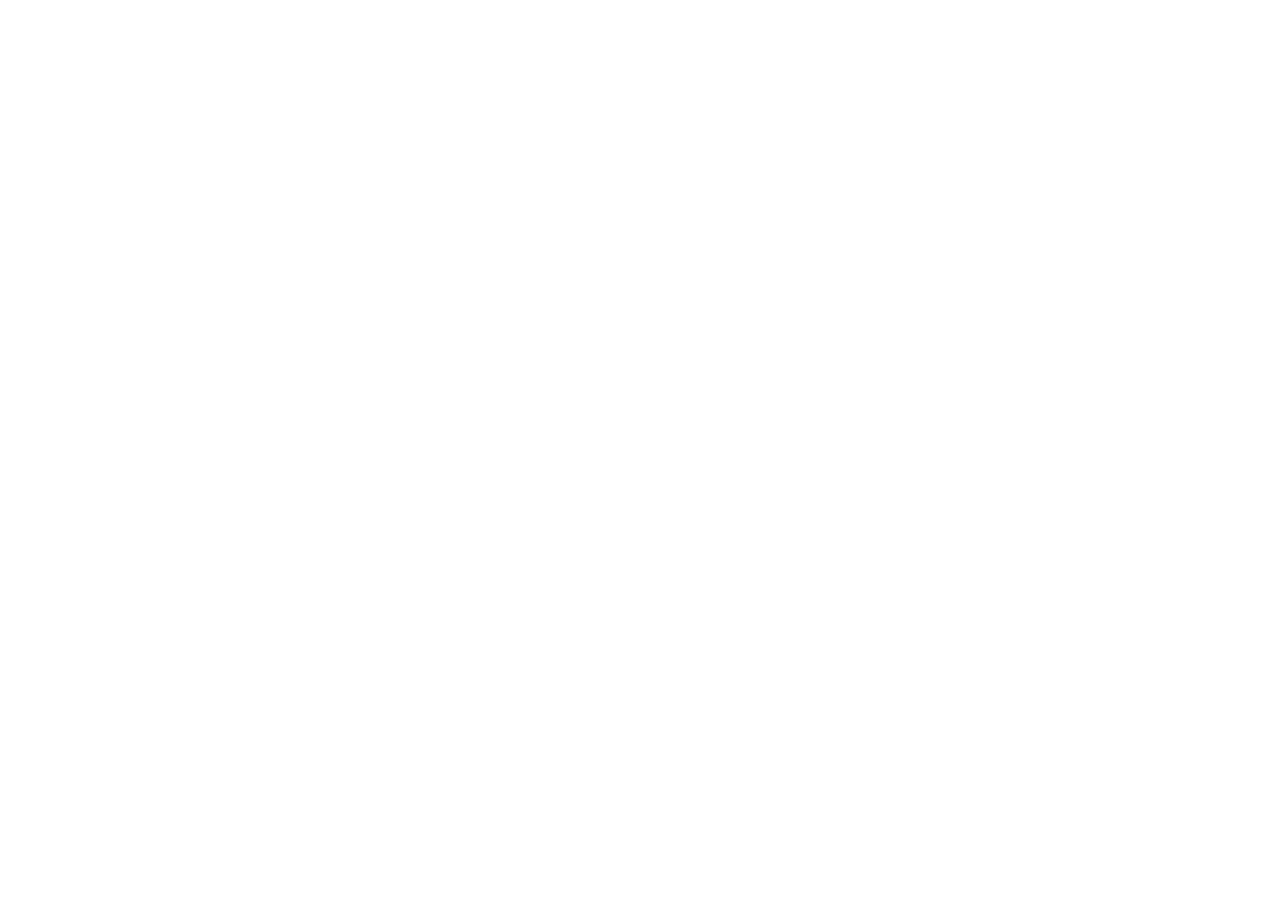
==== ex-4(1)/index.html @ fa4d042b "up" ====
<!DOCTYPE html>
<html lang="en">
<head>
    <meta charset="UTF-8">
    <meta name="viewport" content="width=device-width, initial-scale=1.0">
    <title>dashbaord</title>
    <link rel="stylesheet" href="style.css">
    <link rel="stylesheet" href="https://cdnjs.cloudflare.com/ajax/libs/font-awesome/6.6.0/css/all.min.css" integrity="sha512-Kc323vGBEqzTmouAECnVceyQqyqdsSiqLQISBL29aUW4U/M7pSPA/gEUZQqv1cwx4OnYxTxve5UMg5GT6L4JJg==" crossorigin="anonymous" referrerpolicy="no-referrer" />

</head>
<body>
    <div class="container">
        <div id="header"></div>
        <div class="body">
            <div class="left-sidebar"></div>
            <div class="content"></div>
            <div class="right-sidebar"></div>

        </div>
    </div>    
</body>
</html>
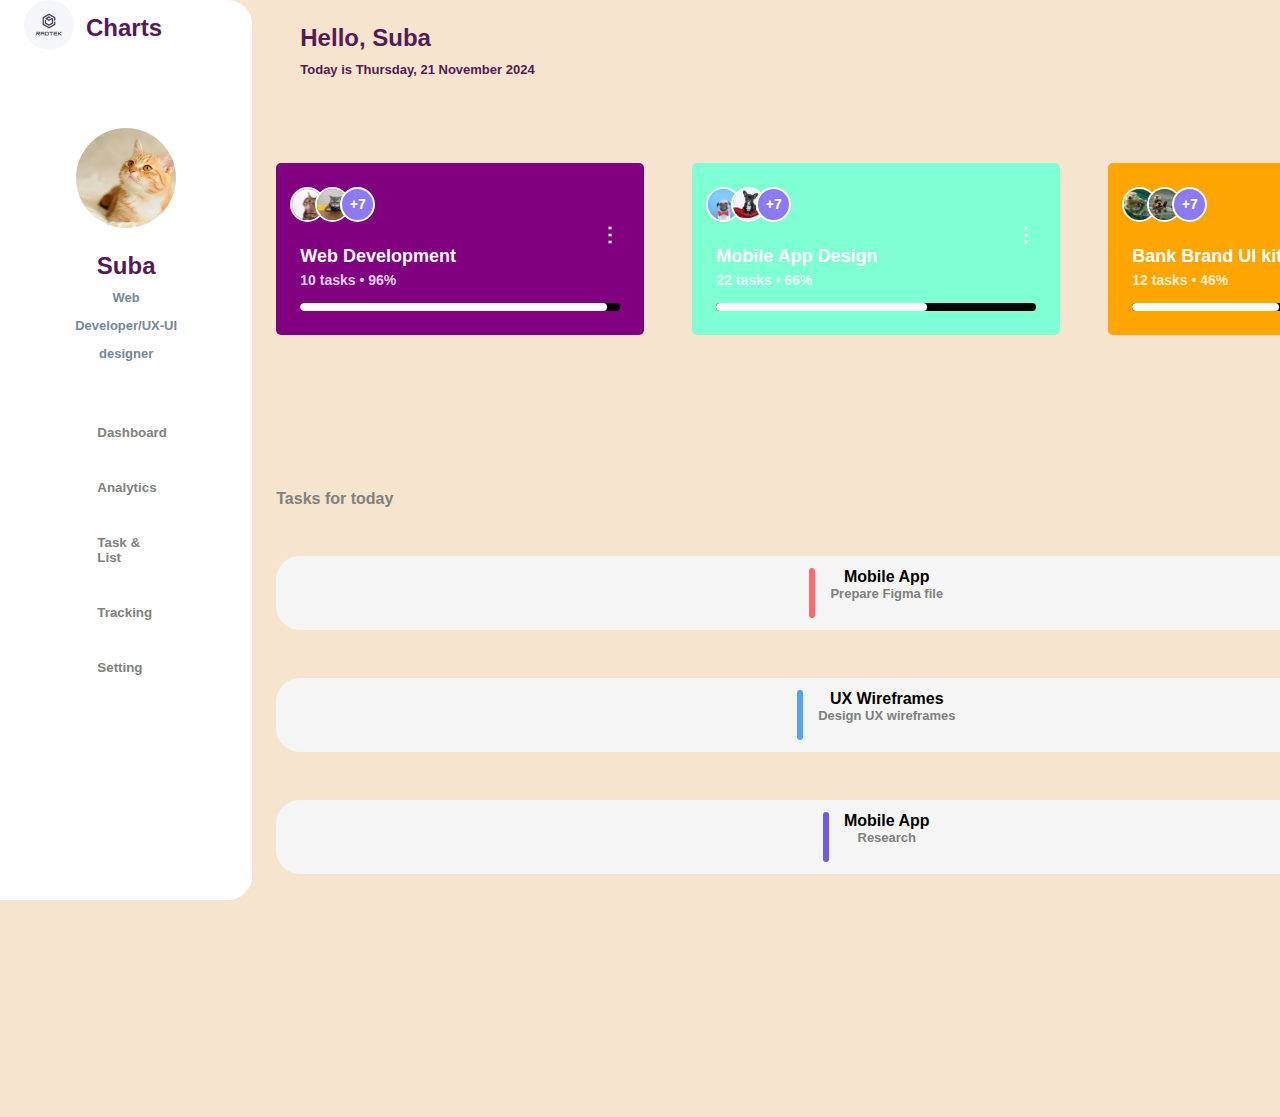
==== commit a8e48ea6: "up" ====
--- a/ex-4(1)/index.html
+++ b/ex-4(1)/index.html
@@ -9,14 +9,179 @@
 
 </head>
 <body>
-    <div class="container">
-        <div id="header"></div>
-        <div class="body">
-            <div class="left-sidebar"></div>
-            <div class="content"></div>
-            <div class="right-sidebar"></div>
-
+    <header>
+        <div class="header-left">
+            <img src="./400w-F4QBmAsbiR4.webp" alt="logo" class="img" >
         </div>
-    </div>    
+        <div class="header-center">
+            <p>Charts<p>
+        </div>
+    </header>
+    <nav>
+        <img src="./kitten.webp" alt="cat" id="cat">
+        <div class="personal-info">
+            <p>Suba</p>
+            <span>Web Developer/UX-UI designer</span>
+        </div>
+        <div class="button">
+            <ul class="button-list">
+                <div class="icon">
+                    <i class="fa-solid fa-house"></i>
+                    <li><button>Dashboard</button></li>
+                </div>
+                <div class="icon">
+                    <i class="fa-solid fa-chart-simple"></i>
+                    <li><button>Analytics</button></li>
+                </div>
+                <div class="icon">
+                    <i class="fa-solid fa-list-check"></i>
+                    <li><button>Task & List</button></li>
+                </div>
+                <div class="icon">
+                    <i class="fa-solid fa-clock"></i>
+                    <li><button>Tracking</button></li>
+                </div>
+                <div class="icon">
+                    <i class="fa-solid fa-gears"></i>
+                    <li><button>Setting</button></li>
+                </div>
+            </ul>
+        </div>
+    </nav>
+    <main>                
+        <div class="main-content">
+            <div class="header-content">
+                <div class="greeting">
+                    <p>Hello, Suba<p>
+                    <span>Today is Thursday, 21 November 2024</span>
+                </div>
+                <div class="option">
+                    <i class="fa-sharp fa-solid fa-magnifying-glass"></i>
+                    <button class="button-class">Create an account</button>
+                </div>
+            </div>
+            <div class="task">
+                <div class="project">
+                    <div class="item" style="background-color: purple;">
+                        <div class="card-header">
+                            <div class="avatars">
+                              <img src="./cat avatar/cat1.webp" alt="Avatar 1" class="avatar">
+                              <img src="cat avatar/cat2.webp" alt="Avatar 2" class="avatar">
+                              <div class="extra-avatars">+7</div>
+                            </div>
+                            <div class="menu">
+                              <span>⋮</span>
+                            </div>
+                          </div>
+                          <div class="card-body">
+                            <h3 class="card-title">Web Development</h3>
+                            <p class="task-details">10 tasks • 96%</p>
+                            <div class="progress-bar">
+                              <div class="progress" style="width: 96%;"></div>
+                            </div>
+                        </div>
+                    </div>
+                    <div class="item" style="background-color: aquamarine;">
+                        <div class="card-header">
+                            <div class="avatars">
+                              <img src="dog avatar/dog1.webp" alt="Avatar 1" class="avatar">
+                              <img src="dog avatar/dog2.webp" alt="Avatar 2" class="avatar">
+                              <div class="extra-avatars">+7</div>
+                            </div>
+                            <div class="menu">
+                              <span>⋮</span>
+                            </div>
+                          </div>
+                          <div class="card-body">
+                            <h3 class="card-title">Mobile App Design</h3>
+                            <p class="task-details">22 tasks • 66%</p>
+                            <div class="progress-bar">
+                              <div class="progress" style="width: 66%;"></div>
+                            </div>
+                        </div>
+                    </div>
+                    <div class="item" style="background-color: orange;">
+                        <div class="card-header">
+                            <div class="avatars">
+                              <img src="beaver avatar/sea-otter.webp" alt="Avatar 1" class="avatar">
+                              <img src="beaver avatar/sea-otters 2.webp" alt="Avatar 2" class="avatar">
+                              <div class="extra-avatars">+7</div>
+                            </div>
+                            <div class="menu">
+                              <span>⋮</span>
+                            </div>
+                          </div>
+                          <div class="card-body">
+                            <h3 class="card-title">Bank Brand UI kit</h3>
+                            <p class="task-details">12 tasks • 46%</p>
+                            <div class="progress-bar">
+                              <div class="progress" style="width: 46%;"></div>
+                            </div>
+                        </div>
+                    </div>    
+                </div>
+                <div class="stat-box">
+                    <div class="stat1">
+                        <div class="title1">Tasks for today</div>
+                        <div id="items">
+                            <div class="task-indicator" style="background-color: #ff6b6b;"></div>
+                            <div class="task-content">
+                              <h4 class="task-title">Mobile App</h4>
+                              <p class="task-description">Prepare Figma file</p>
+                            </div>
+                        </div>
+                        <div id="items">
+                            <div class="task-indicator" style="background-color: #54a0ff;"></div>
+                            <div class="task-content">
+                              <h4 class="task-title">UX Wireframes</h4>
+                              <p class="task-description">Design UX wireframes</p>
+                            </div>
+                        </div>
+                        <div id="items">
+                            <div class="task-indicator" style="background-color: #6c5ce7;"></div>
+                            <div class="task-content">
+                              <h4 class="task-title">Mobile App</h4>
+                              <p class="task-description">Research</p>
+                            </div>
+                          </div>
+                        </div>
+                    </div>
+                </div>
+    </main>
+    <aside>
+        <div class="sb-header">
+            <p>Schedule</p>
+            <i class="fa-solid fa-bell"></i>
+        </div> 
+        <div class="sb-content">
+            <div class="time-group morning">
+                <h3>Morning</h3>
+                <div class="item-date">
+                    <span>10:00 </span> | Team Meeting
+                </div>
+                <div class="item-date">
+                    <span>13:00 </span> | Lunch Break
+                </div>
+            </div>
+            <div class="time-group afternoon">
+                <h3>Afternoon</h3>
+                <div class="item-date">
+                    <span>14:00 </span> | Team Building
+                </div>
+                <div class="item-date">
+                    <span>16:00 </span> | Go Home
+                </div>
+            </div>
+            <div class="time-group evening">
+                <h3>Evening</h3>
+                <div class="item-date">
+                    <span>18:00</span> | Dinner
+                </div>
+                <div class="item-date">
+                    <span>20:00</span> | Sleep
+                </div>
+            </div>
+        </div>
+    </aside>    
 </body>
 </html>--- a/ex-4(1)/style.css
+++ b/ex-4(1)/style.css
@@ -0,0 +1,400 @@
+/* Global Reset */
+* {
+    margin: 0;
+    padding: 0;
+    box-sizing: border-box;
+}
+
+/* Body/Grid Layout */
+body {
+    display: grid;
+    font-family: sans-serif;
+    background-color: rgb(247, 228, 206);
+    font-size: 24px;
+    height: 100vh;
+    text-align: center;
+    font-weight: bold;
+    grid-template-columns: 1fr auto 1fr;
+    grid-template-rows: 0.3fr 75%;
+    grid-template-areas: 
+    'header main aside' 
+    'nav-left main aside'
+    'nav-left main aside';
+    overflow: hidden;
+}
+
+/* Header Section */
+header {
+    grid-area: header;
+    background-color: white;
+    display: flex;
+    flex-direction: row;
+    align-items: center;
+    padding-left: 1em;
+    gap: 0.5em;
+    padding-right: 1em;
+    color: rgb(83, 28, 83);
+    border-top-right-radius: 1em;
+}
+
+/* Logo Image in Header */
+.img {
+    width: 50px; 
+    height: 50px; 
+    border-radius: 50%;
+    object-fit: cover; 
+}
+
+/* Header Button */
+.button-class {
+    background-color: black;
+    color: white;
+    padding: 1em;
+    margin: 1em;
+    cursor: pointer;
+    width: fit-content;
+}
+
+/* Navigation Section */
+nav {
+    grid-area: nav-left;
+    background-color: white;
+    display: flex;
+    flex-direction: column;
+    align-items: center;
+    gap: 1em;
+    padding: 3em;
+    color: gray;
+    border-bottom-right-radius: 1em;
+}
+.personal-info {
+    text-align: center;
+    color: rgb(83, 28, 83);
+}
+.personal-info p {
+    font-size: 24px;
+    font-weight: bold;
+}
+.personal-info span {
+    color: lightslategrey;
+    font-size: 13px;
+    width: 100%;
+}
+.button {
+    display: flex;
+    flex-direction: column;
+    padding-top: 1em;
+}
+/* Navigation Button List */
+.button-list {
+    list-style: none;
+    padding: 0;
+    margin: 0;
+    width: 100%;
+    cursor: pointer;
+}
+
+/* Navigation List Items */
+.button-list li {
+    width: 100%;
+}
+
+/* Navigation Buttons */
+.button-list button {
+    background-color: transparent;
+    color: gray;
+    border: none;
+    padding: 1em;
+    text-align: left;
+    border-radius: 5px;
+    cursor: pointer;
+    margin-bottom: 1em;
+    font-weight: bold;
+    display: flex;
+    align-items: center;
+    justify-content: flex-start;
+}
+.button-list button:hover {
+    color: blue;
+}
+.icon {
+    display: flex;
+    align-items: center;
+    gap: 0.5em;
+}
+.icon i {
+    font-size: 18px;
+    color: gray;
+}
+/* Navigation Cat Image */
+#cat {
+    width: 100px; 
+    height: 100px; 
+    border-radius: 50%;
+    object-fit: cover; 
+}
+main {
+    grid-area: main;
+    background-color: rgb(247, 228, 206);
+    border-top-right-radius: 1em;
+    border-bottom-right-radius: 1em;
+    max-width: 100%;
+}
+
+.header-content {
+    display: flex;
+    flex-direction: row;
+    align-items: center;
+    justify-content: space-between;
+    padding-left: 1em;
+    gap: 0.5em;
+    padding-right: 1em;
+    color: rgb(83, 28, 83);
+}
+.button-class {
+    background-color: black;
+    color: white;
+    border-radius: 1em;
+    cursor: pointer;
+    width: fit-content;
+}
+.greeting {
+    margin: 1em;
+    flex-direction: column;
+    text-align: left;
+}
+.greeting span {
+    font-size: small;
+}
+.task {
+    background-color: rgb(247, 228, 206);
+    display: grid;
+    gap: 3em;
+    grid-template-columns: 1fr;
+    grid-template-rows: 40% 90%;
+    grid-template-areas: 
+    'project'
+    'stat-box';
+}
+.project {
+    background-color: rgb(247, 228, 206);
+    grid-area: project;
+    display: flex;
+    flex-direction: row;
+    align-items: center;
+    justify-content: space-evenly;
+}
+.item   {
+    padding: 1em;
+    margin: 1em;
+    border-radius: 5px;
+    cursor: pointer;
+    width: fit-content;
+    flex-basis: 25%;
+    color: white;
+}
+/*card*/
+.car-header {
+  display: flex;
+  justify-content: space-between;
+  align-items: center;
+  margin-bottom: 15px;
+} 
+ 
+.avatars {
+  display: flex;
+  align-items: center;
+}
+
+.avatar {
+  width: 35px;
+  height: 35px;
+  border-radius: 50%;
+  border: 2px solid #ffffff;
+  margin-left: -10px;
+  object-fit: cover;/*to make the image fit the container*/
+}
+
+.extra-avatars {
+  background-color: #8e79f5;
+  color: white;
+  font-size: 14px;
+  font-weight: bold;
+  width: 35px;
+  height: 35px;
+  border-radius: 50%;
+  border: 2px solid #ffffff;
+  display: flex;
+  justify-content: center;
+  align-items: center;
+  margin-left: -10px;
+}
+
+.menu {
+  font-size: 20px;
+  cursor: pointer;
+  padding-left: 15em;
+}
+
+.card-body {
+  text-align: left;
+}
+
+.card-title {
+  font-size: 18px;
+  font-weight: bold;
+  margin: 0;
+}
+
+.task-details {
+  font-size: 14px;
+  margin: 5px 0 15px;
+  opacity: 0.8;
+}
+
+.progress-bar {
+  background-color: black;
+  height: 8px;
+  border-radius: 4px;
+  overflow: hidden; /* to hide the overflowing content */
+}
+
+.progress {
+  height: 8px;
+  background-color: white;
+  border-radius: 4px;
+}
+.stat-box {
+    background-color: rgb(247, 228, 206);
+    grid-area: stat-box;
+    display: grid;
+    border-bottom-right-radius: 1em;
+    grid-template-columns: 1fr;
+    grid-template-areas:
+    'stat1';
+    gap: 1em;
+}
+.stat1 {
+    grid-area: stat1;
+    padding: 1em;
+    flex-direction: column;
+}
+#items {
+    background-color: whitesmoke;
+    display: flex;
+    flex-direction: row;
+    justify-content: center;
+    border-radius: 1em;
+    padding: 0.5em;
+}
+.stat1 {
+    background-color: rgb(247, 228, 206);
+    display: flex;
+    flex-direction: column;
+    gap: 2em;
+    padding-left: 1em;
+}
+.task-indicator {
+    width: 6px;
+    height: 50px;
+    border-radius: 4px;
+    margin-right: 15px;
+}
+.task-content {
+    font-size: medium;
+}
+.task-content p{
+    color: gray;
+    font-size: small;
+}
+.title1 {
+    font-weight: bold;
+    font-size: medium;
+    color: gray;
+    text-align: left;
+}
+/* Aside Section */
+aside {
+    grid-area: aside;
+    background-color:whitesmoke;
+    color: rgb(83, 28, 83);
+    display: flex;
+    flex-direction: column;
+}
+.sb-header {
+    font-size: large;
+    display: flex;
+    flex-direction: row;
+    align-items: center;
+    padding: 1em;
+    gap: 0.5em;
+    gap: 8em;
+}
+.sb-header i:hover {
+    cursor: pointer;
+}
+.sb-content {
+    display: flex;
+    flex-direction: column;
+    padding: 1em;
+    gap: 6em;
+    font-size: medium;
+    align-content: space-between;
+}
+  /* Individual time-group styles */
+.time-group {
+    padding: 1em;
+    text-align: left;
+  }
+.time-group h3 {
+  margin-bottom: 0.5em;
+  font-size: small;
+  font-weight: lighter;
+  color: gray;
+}
+/* Styling for individual time blocks */
+.item-date {
+  padding: 1em;
+  margin: 0.5em 0 ;
+  display: flex;
+  align-items: center;
+  border-radius: 1em;
+}
+.item-date span {
+  font-weight: bold;
+  color: rgb(83, 28, 83);
+}
+/* Responsive Design */
+@media (max-width: 1200px) {
+    body {
+        grid-template-columns: 1fr 60% 1fr;
+        font-size: 1em;
+        }
+}
+@media  (max-width: 900px) {
+    body {
+        grid-template-columns: 30% 70%;
+        grid-template-areas: 
+        'header header'
+        'nav-left main';
+        font-size: 0.9em;
+    }
+    aside {
+        display: none;
+    }
+}
+@media  (max-width: 600px) {
+    body {
+        grid-template-columns: 1fr;
+        grid-template-areas: 
+        'header'
+        'main';
+        font-size: 0.8em;
+    }
+    nav {
+        display: none;
+    }
+    .project {
+        flex-direction: column;
+    }
+}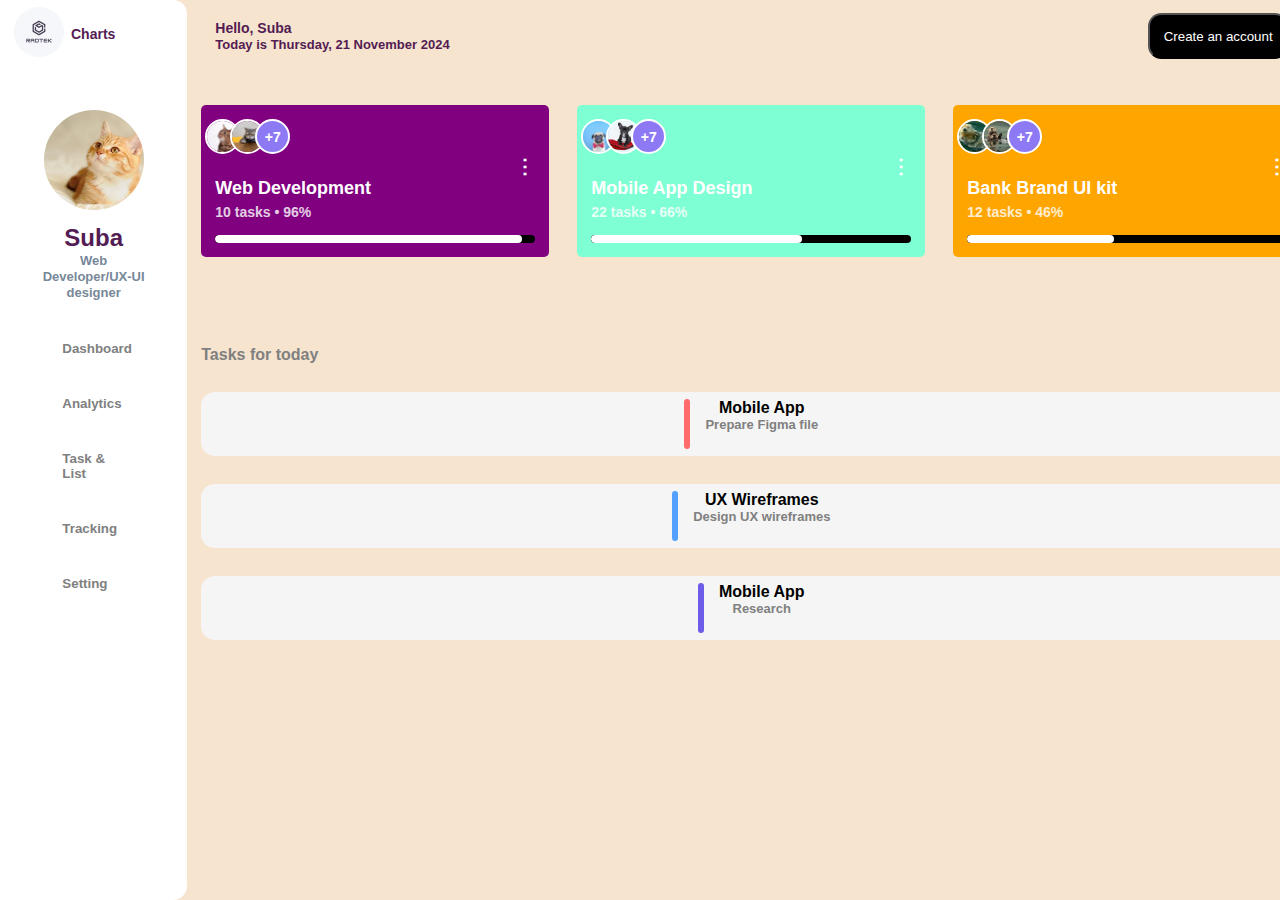
==== commit 0ee1b6a4: "up" ====
--- a/ex-4(1)/index.html
+++ b/ex-4(1)/index.html
@@ -172,15 +172,6 @@
                     <span>16:00 </span> | Go Home
                 </div>
             </div>
-            <div class="time-group evening">
-                <h3>Evening</h3>
-                <div class="item-date">
-                    <span>18:00</span> | Dinner
-                </div>
-                <div class="item-date">
-                    <span>20:00</span> | Sleep
-                </div>
-            </div>
         </div>
     </aside>    
 </body>
--- a/ex-4(1)/style.css
+++ b/ex-4(1)/style.css
@@ -10,8 +10,9 @@
     display: grid;
     font-family: sans-serif;
     background-color: rgb(247, 228, 206);
-    font-size: 24px;
+    font-size: 14px;
     height: 100vh;
+    /* width: 100%; */
     text-align: center;
     font-weight: bold;
     grid-template-columns: 1fr auto 1fr;
@@ -20,7 +21,7 @@
     'header main aside' 
     'nav-left main aside'
     'nav-left main aside';
-    overflow: hidden;
+    overflow: hidden; /* Added this line */
 }
 
 /* Header Section */
@@ -140,7 +141,6 @@
     border-bottom-right-radius: 1em;
     max-width: 100%;
 }
-
 .header-content {
     display: flex;
     flex-direction: row;
@@ -316,23 +316,26 @@
 /* Aside Section */
 aside {
     grid-area: aside;
-    background-color:whitesmoke;
+    background-color: whitesmoke;
     color: rgb(83, 28, 83);
     display: flex;
     flex-direction: column;
-}
+    /* overflow: hidden; */
+}
+
 .sb-header {
     font-size: large;
     display: flex;
     flex-direction: row;
     align-items: center;
     padding: 1em;
-    gap: 0.5em;
-    gap: 8em;
-}
+    justify-content: space-between;
+}
+
 .sb-header i:hover {
     cursor: pointer;
 }
+
 .sb-content {
     display: flex;
     flex-direction: column;
@@ -341,60 +344,73 @@
     font-size: medium;
     align-content: space-between;
 }
-  /* Individual time-group styles */
+
+/* Individual time-group styles */
 .time-group {
     padding: 1em;
     text-align: left;
-  }
+}
+
 .time-group h3 {
-  margin-bottom: 0.5em;
-  font-size: small;
-  font-weight: lighter;
-  color: gray;
-}
+    margin-bottom: 0.5em;
+    font-size: small;
+    font-weight: lighter;
+    color: gray;
+}
+
 /* Styling for individual time blocks */
 .item-date {
-  padding: 1em;
-  margin: 0.5em 0 ;
-  display: flex;
-  align-items: center;
-  border-radius: 1em;
-}
+    padding: 1em;
+    margin: 0.5em 0;
+    display: flex;
+    align-items: center;
+    border-radius: 1em;
+}
+
 .item-date span {
-  font-weight: bold;
-  color: rgb(83, 28, 83);
+    font-weight: bold;
+    color: rgb(83, 28, 83);
 }
 /* Responsive Design */
-@media (max-width: 1200px) {
+/* @media screen and (min-width: 1200px) {
     body {
-        grid-template-columns: 1fr 60% 1fr;
-        font-size: 1em;
-        }
-}
-@media  (max-width: 900px) {
+        grid-template-columns: auto auto 400px;
+        /* font-size: 1em; */
+        /* }
+}
+@media screen and  (max-width: 900px) {
     body {
         grid-template-columns: 30% 70%;
         grid-template-areas: 
         'header header'
         'nav-left main';
-        font-size: 0.9em;
+    
     }
     aside {
         display: none;
     }
 }
-@media  (max-width: 600px) {
+@media  screen and (max-width: 600px) {
     body {
         grid-template-columns: 1fr;
         grid-template-areas: 
         'header'
-        'main';
+        'main'
+        'main';                   
         font-size: 0.8em;
+        
     }
     nav {
         display: none;
     }
     .project {
         flex-direction: column;
-    }
-}+        overflow: auto;
+    }
+    .stat-box {
+        height: fit-content;
+    }
+    .task {
+        overflow: auto;
+    }
+} */ 